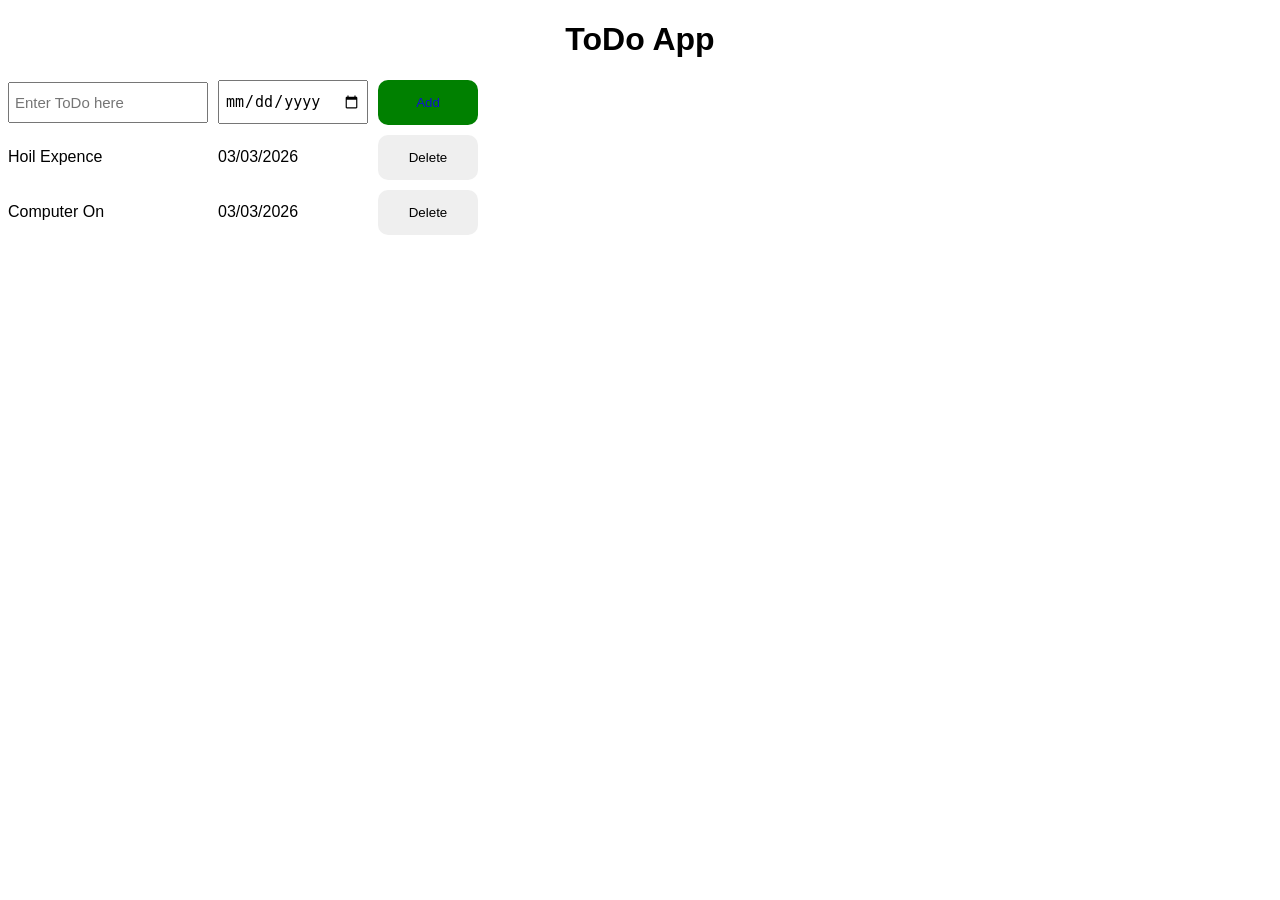
==== To do /ToDo.html @ c7d81f9d "push" ====
<!DOCTYPE html>
<html lang="en">
<head>
  <meta charset="UTF-8">
  <meta name="viewport" content="width=device-width, initial-scale=1.0">
  <link rel="stylesheet" href="ToDo.css">
  <title>ToDo</title>
</head>
<body>
 <h1 id="main-heading">ToDo App</h1>

  <div class="grid-container">
    <input id="ToDo-input" type="text" placeholder="Enter ToDo here">
    <input id="ToDo-date" type="date">
    <button class='btn-ToDo' onclick="addToDo();">Add</button>
  </div>

  <div class="ToDo-container grid-container"></div>

  <script src="ToDo.Js">ToDo-js</script>
  </button>
</body>
</html>
---- To do /ToDo.css ----
body {
  font-family: Arial;
}

#main-heading {
  text-align: center;
}

.grid-container {
  display: grid;
  grid-template-columns: 200px 150px 100px;
  column-gap: 10px;
  row-gap: 10px;
  margin-top: 10px;
  align-items: center;
}

#ToDo-input, #ToDo-date {
  font-size: 15px;
  padding: 10px 5px;
}

.btn-delete {
  background-color: rgb(44, 33, 146));
  color:black;
  border: none;
  border-radius: 10px;
  padding: 15px 0px;
  cursor: pointer;
}

.btn-ToDo {
  background-color: green;
  color: rgb(15, 18, 205);
  border: none;
  border-radius: 10px;
  padding: 15px 0px;
  cursor: pointer;
}
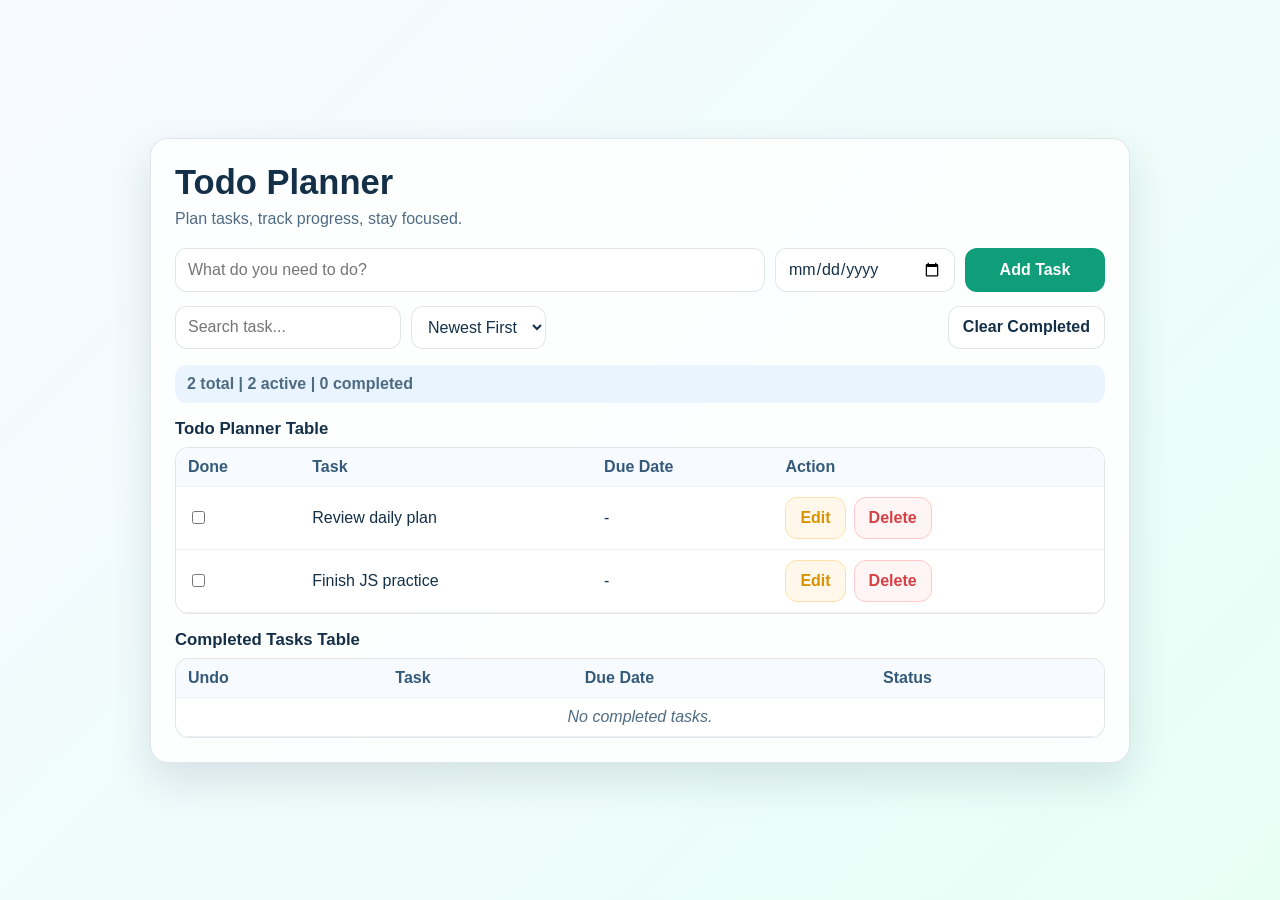
==== commit ae722dc3: "push" ====
--- a/To do /ToDo.html
+++ b/To do /ToDo.html
@@ -4,20 +4,72 @@
   <meta charset="UTF-8">
   <meta name="viewport" content="width=device-width, initial-scale=1.0">
   <link rel="stylesheet" href="ToDo.css">
-  <title>ToDo</title>
+  <title>Modern Todo</title>
 </head>
 <body>
- <h1 id="main-heading">ToDo App</h1>
+  <main class="app-shell">
+    <section class="todo-card">
+      <header class="app-header">
+        <h1>Todo Planner</h1>
+        <p>Plan tasks, track progress, stay focused.</p>
+      </header>
 
-  <div class="grid-container">
-    <input id="ToDo-input" type="text" placeholder="Enter ToDo here">
-    <input id="ToDo-date" type="date">
-    <button class='btn-ToDo' onclick="addToDo();">Add</button>
-  </div>
+      <section class="input-grid">
+        <input id="ToDo-input" type="text" placeholder="What do you need to do?" maxlength="80">
+        <input id="ToDo-date" type="date">
+        <button class="btn btn-add" id="add-btn" type="button">Add Task</button>
+      </section>
 
-  <div class="ToDo-container grid-container"></div>
+      <section class="toolbar">
+        <div class="toolbar-left">
+          <input id="search-input" type="search" placeholder="Search task...">
+          <select id="sort-order" aria-label="Sort tasks">
+            <option value="newest">Newest First</option>
+            <option value="oldest">Oldest First</option>
+            <option value="dueSoon">Due Soon</option>
+          </select>
+        </div>
+        <button class="btn btn-ghost" id="clear-completed" type="button">Clear Completed</button>
+      </section>
 
-  <script src="ToDo.Js">ToDo-js</script>
-  </button>
+      <section class="stats" id="stats">0 total | 0 active | 0 completed</section>
+
+      <section class="table-block">
+        <h2>Todo Planner Table</h2>
+        <div class="table-wrap">
+          <table>
+            <thead>
+              <tr>
+                <th>Done</th>
+                <th>Task</th>
+                <th>Due Date</th>
+                <th>Action</th>
+              </tr>
+            </thead>
+            <tbody id="todo-table-body"></tbody>
+          </table>
+        </div>
+      </section>
+
+      <section class="table-block completed-block">
+        <h2>Completed Tasks Table</h2>
+        <div class="table-wrap">
+          <table>
+            <thead>
+              <tr>
+                <th>Undo</th>
+                <th>Task</th>
+                <th>Due Date</th>
+                <th>Status</th>
+              </tr>
+            </thead>
+            <tbody id="completed-table-body"></tbody>
+          </table>
+        </div>
+      </section>
+    </section>
+  </main>
+
+  <script src="ToDo.Js"></script>
 </body>
 </html>
--- a/To do /ToDo.css
+++ b/To do /ToDo.css
@@ -1,39 +1,210 @@
+:root {
+  --bg-start: #f6f9ff;
+  --bg-end: #e8fff6;
+  --card-bg: rgba(255, 255, 255, 0.82);
+  --text-main: #143048;
+  --text-muted: #4f6b82;
+  --accent: #0f9d7a;
+  --accent-dark: #0a7e62;
+  --danger: #d64045;
+  --warning: #d99200;
+  --border: rgba(20, 48, 72, 0.12);
+  --chip: #e9f4ff;
+}
+
+* {
+  box-sizing: border-box;
+}
+
 body {
-  font-family: Arial;
-}
-
-#main-heading {
+  margin: 0;
+  min-height: 100vh;
+  font-family: "Segoe UI", "Noto Sans", sans-serif;
+  color: var(--text-main);
+  background: linear-gradient(135deg, var(--bg-start), var(--bg-end));
+}
+
+.app-shell {
+  min-height: 100vh;
+  display: grid;
+  place-items: center;
+  padding: 24px;
+}
+
+.todo-card {
+  width: min(980px, 100%);
+  background: var(--card-bg);
+  backdrop-filter: blur(10px);
+  border: 1px solid var(--border);
+  border-radius: 18px;
+  box-shadow: 0 18px 40px rgba(24, 52, 78, 0.12);
+  padding: 24px;
+}
+
+.app-header h1 {
+  margin: 0;
+  font-size: clamp(1.6rem, 2.7vw, 2.2rem);
+}
+
+.app-header p {
+  margin: 8px 0 0;
+  color: var(--text-muted);
+}
+
+.input-grid {
+  margin-top: 20px;
+  display: grid;
+  grid-template-columns: 1fr 180px 140px;
+  gap: 10px;
+}
+
+.toolbar {
+  margin-top: 14px;
+  display: flex;
+  justify-content: space-between;
+  gap: 12px;
+  flex-wrap: wrap;
+}
+
+.toolbar-left {
+  display: flex;
+  gap: 10px;
+  flex-wrap: wrap;
+}
+
+input,
+select,
+button {
+  font: inherit;
+}
+
+input,
+select {
+  border: 1px solid var(--border);
+  border-radius: 12px;
+  padding: 11px 12px;
+  background: #fff;
+  color: var(--text-main);
+}
+
+input:focus,
+select:focus,
+button:focus {
+  outline: 2px solid #7ec8ff;
+  outline-offset: 1px;
+}
+
+.btn {
+  border: 0;
+  border-radius: 12px;
+  padding: 11px 14px;
+  cursor: pointer;
+  font-weight: 600;
+}
+
+.btn-add {
+  background: var(--accent);
+  color: #fff;
+}
+
+.btn-add:hover {
+  background: var(--accent-dark);
+}
+
+.btn-ghost {
+  background: #fff;
+  border: 1px solid var(--border);
+  color: var(--text-main);
+}
+
+.btn-danger {
+  background: #fff5f5;
+  color: var(--danger);
+  border: 1px solid #ffc9c9;
+}
+
+.btn-edit {
+  background: #fff8eb;
+  color: var(--warning);
+  border: 1px solid #ffe0a8;
+}
+
+.stats {
+  margin-top: 16px;
+  padding: 10px 12px;
+  border-radius: 12px;
+  background: var(--chip);
+  color: var(--text-muted);
+  font-weight: 600;
+}
+
+.table-block {
+  margin-top: 16px;
+}
+
+.table-block h2 {
+  margin: 0 0 8px;
+  font-size: 1.05rem;
+}
+
+.table-wrap {
+  overflow-x: auto;
+  border: 1px solid var(--border);
+  border-radius: 14px;
+  background: #fff;
+}
+
+table {
+  width: 100%;
+  border-collapse: collapse;
+  min-width: 700px;
+}
+
+th,
+td {
+  padding: 10px 12px;
+  border-bottom: 1px solid #edf1f6;
+  text-align: left;
+  vertical-align: middle;
+}
+
+thead th {
+  background: #f7fbff;
+  color: #355a79;
+  font-weight: 700;
+}
+
+tbody tr:hover {
+  background: #fbfdff;
+}
+
+.status-chip {
+  font-size: 0.78rem;
+  padding: 4px 10px;
+  border-radius: 999px;
+  background: #ecfdf3;
+  color: #116947;
+  font-weight: 600;
+}
+
+.action-row {
+  display: flex;
+  gap: 8px;
+}
+
+.empty-row {
   text-align: center;
-}
-
-.grid-container {
-  display: grid;
-  grid-template-columns: 200px 150px 100px;
-  column-gap: 10px;
-  row-gap: 10px;
-  margin-top: 10px;
-  align-items: center;
-}
-
-#ToDo-input, #ToDo-date {
-  font-size: 15px;
-  padding: 10px 5px;
-}
-
-.btn-delete {
-  background-color: rgb(44, 33, 146));
-  color:black;
-  border: none;
-  border-radius: 10px;
-  padding: 15px 0px;
-  cursor: pointer;
-}
-
-.btn-ToDo {
-  background-color: green;
-  color: rgb(15, 18, 205);
-  border: none;
-  border-radius: 10px;
-  padding: 15px 0px;
-  cursor: pointer;
-}+  color: var(--text-muted);
+  font-style: italic;
+}
+
+.completed-text {
+  text-decoration: line-through;
+  color: #8898a8;
+}
+
+@media (max-width: 820px) {
+  .input-grid {
+    grid-template-columns: 1fr;
+  }
+}
